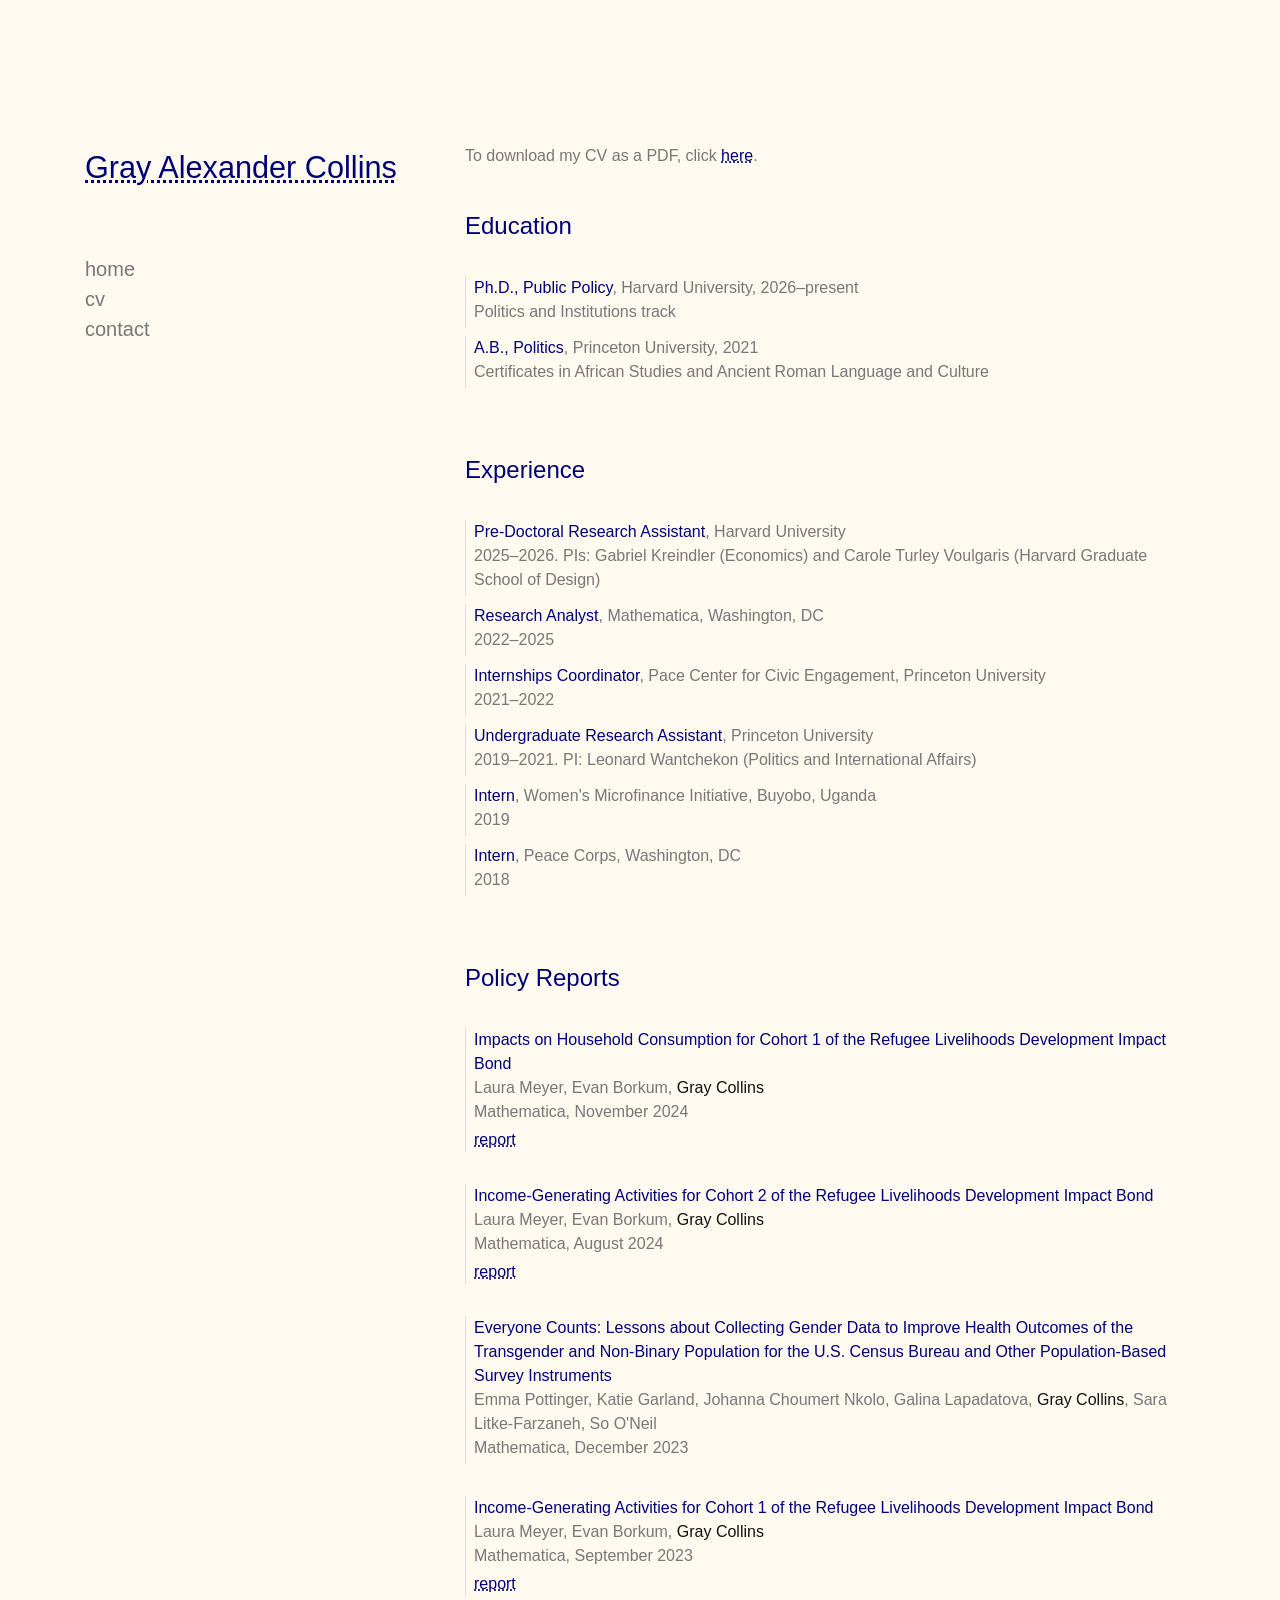
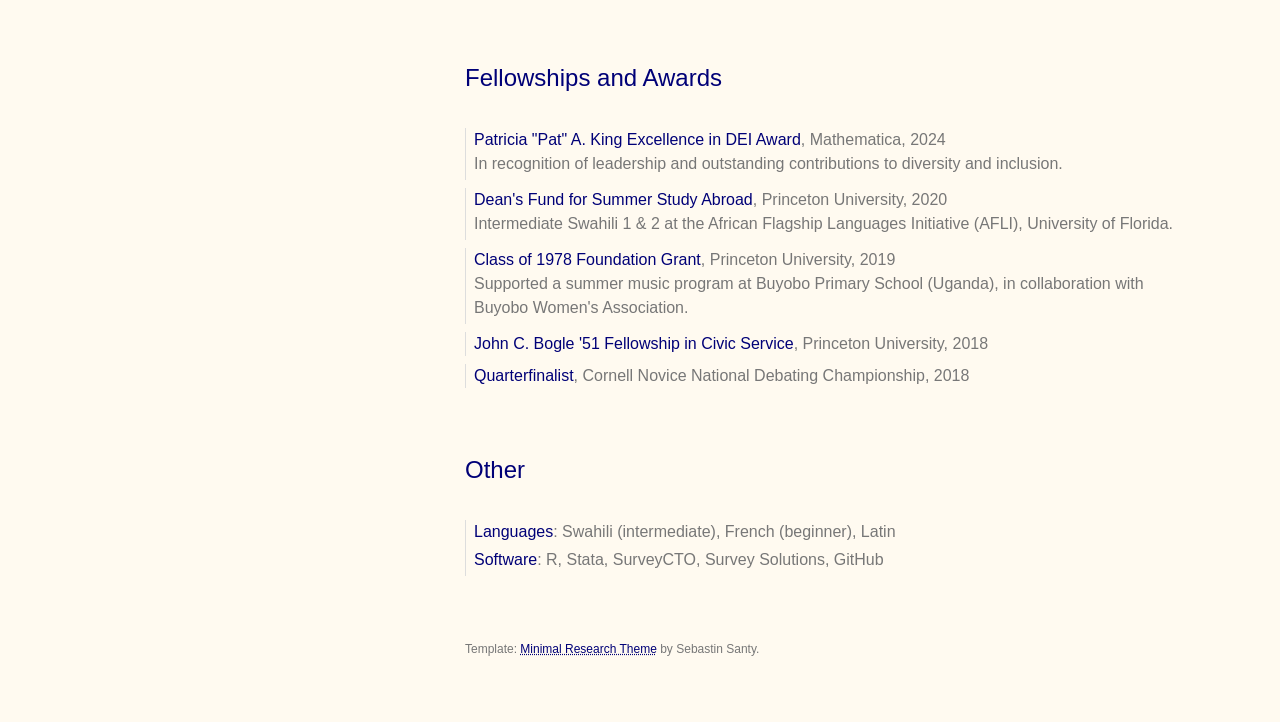
==== cv.html @ 6b9b23ae "init: personal site" ====
<!doctype html>
<html lang="en">
  <head>
    <meta charset="utf-8">
    <meta name="viewport" content="width=device-width, initial-scale=1, shrink-to-fit=no">
    <meta name="description" content="CV of Gray Alexander Collins, Ph.D. student in Public Policy, Harvard Kennedy School">
    <meta name="author" content="Gray Alexander Collins">
    <meta name="theme-color" content="#222222">

    <link rel="stylesheet" href="https://stackpath.bootstrapcdn.com/bootstrap/4.4.1/css/bootstrap.min.css" integrity="sha384-Vkoo8x4CGsO3+Hhxv8T/Q5PaXtkKtu6ug5TOeNV6gBiFeWPGFN9MuhOf23Q9Ifjh" crossorigin="anonymous">
    <link rel="stylesheet" href="assets/style-3.css">

    <title>CV | Gray Alexander Collins</title>
  </head>
  <body>
    <div class="container pt-5 allstuffp">
      <div class="row pt-5 allstuff">
        <div class="col-md-4 pt-5">
          <div class="fixed-posi">
            <p class="name"><a href="index.html" style="color: inherit; text-decoration: none;">Gray Alexander Collins</a></p>
            <div class="pt-5 menur"><a class="menulink" href="index.html">home</a></div>
            <div><a class="menulink" href="cv.html">cv</a></div>
            <div><a class="menulink" href="mailto:gray_collins@fas.harvard.edu">contact</a></div>
          </div>
        </div>

        <div class="col-md-8 pt-5 about">
          <p>To download my CV as a PDF, click <a href="assets/cv.pdf" target="_blank">here</a>.</p>

          <p class="header pt-4">Education</p>
          <div class="py-2">
            <p class="paper my-2 pl-2">
              <span class="papertitle">Ph.D., Public Policy</span>, Harvard University, 2026&ndash;present<br>
              <span class="conf">Politics and Institutions track</span>
            </p>
            <p class="paper my-2 pl-2">
              <span class="papertitle">A.B., Politics</span>, Princeton University, 2021<br>
              <span class="conf">Certificates in African Studies and Ancient Roman Language and Culture</span>
            </p>
          </div>

          <p class="header pt-5">Experience</p>
          <div class="py-2">
            <p class="paper my-2 pl-2">
              <span class="papertitle">Pre-Doctoral Research Assistant</span>, Harvard University<br>
              <span class="conf">2025&ndash;2026. PIs: Gabriel Kreindler (Economics) and Carole Turley Voulgaris (Harvard Graduate School of Design)</span>
            </p>
            <p class="paper my-2 pl-2">
              <span class="papertitle">Research Analyst</span>, Mathematica, Washington, DC<br>
              <span class="conf">2022&ndash;2025</span>
            </p>
            <p class="paper my-2 pl-2">
              <span class="papertitle">Internships Coordinator</span>, Pace Center for Civic Engagement, Princeton University<br>
              <span class="conf">2021&ndash;2022</span>
            </p>
            <p class="paper my-2 pl-2">
              <span class="papertitle">Undergraduate Research Assistant</span>, Princeton University<br>
              <span class="conf">2019&ndash;2021. PI: Leonard Wantchekon (Politics and International Affairs)</span>
            </p>
            <p class="paper my-2 pl-2">
              <span class="papertitle">Intern</span>, Women's Microfinance Initiative, Buyobo, Uganda<br>
              <span class="conf">2019</span>
            </p>
            <p class="paper my-2 pl-2">
              <span class="papertitle">Intern</span>, Peace Corps, Washington, DC<br>
              <span class="conf">2018</span>
            </p>
          </div>

          <p class="header pt-5">Policy Reports</p>
          <div class="py-2">
            <p class="paper my-2 pl-2">
              <span class="papertitle">Impacts on Household Consumption for Cohort 1 of the Refugee Livelihoods Development Impact Bond</span><br>
              Laura Meyer, Evan Borkum, <span class="thisauthor">Gray Collins</span><br>
              <span class="conf">Mathematica, November 2024</span><br>
              <a class="tag" href="https://www.mathematica.org/publications/impacts-on-household-consumption-for-cohort-1-of-the-refugee-livelihoods-development-impact-bond" target="_blank">report</a>
            </p>
          </div>
          <div class="py-2">
            <p class="paper my-2 pl-2">
              <span class="papertitle">Income-Generating Activities for Cohort 2 of the Refugee Livelihoods Development Impact Bond</span><br>
              Laura Meyer, Evan Borkum, <span class="thisauthor">Gray Collins</span><br>
              <span class="conf">Mathematica, August 2024</span><br>
              <a class="tag" href="https://www.mathematica.org/publications/income-generating-activities-for-cohort-2-of-the-refugee-livelihoods-development-impact-bond" target="_blank">report</a>
            </p>
          </div>
          <div class="py-2">
            <p class="paper my-2 pl-2">
              <span class="papertitle">Everyone Counts: Lessons about Collecting Gender Data to Improve Health Outcomes of the Transgender and Non-Binary Population for the U.S. Census Bureau and Other Population-Based Survey Instruments</span><br>
              Emma Pottinger, Katie Garland, Johanna Choumert Nkolo, Galina Lapadatova, <span class="thisauthor">Gray Collins</span>, Sara Litke-Farzaneh, So O'Neil<br>
              <span class="conf">Mathematica, December 2023</span>
            </p>
          </div>
          <div class="py-2">
            <p class="paper my-2 pl-2">
              <span class="papertitle">Income-Generating Activities for Cohort 1 of the Refugee Livelihoods Development Impact Bond</span><br>
              Laura Meyer, Evan Borkum, <span class="thisauthor">Gray Collins</span><br>
              <span class="conf">Mathematica, September 2023</span><br>
              <a class="tag" href="https://www.mathematica.org/publications/income-generating-activities-for-cohort-1-of-the-refugee-livelihoods-development-impact-bond" target="_blank">report</a>
            </p>
          </div>

          <p class="header pt-5">Fellowships and Awards</p>
          <div class="py-2">
            <p class="paper my-2 pl-2">
              <span class="papertitle">Patricia "Pat" A. King Excellence in DEI Award</span>, Mathematica, 2024<br>
              <span class="conf">In recognition of leadership and outstanding contributions to diversity and inclusion.</span>
            </p>
            <p class="paper my-2 pl-2">
              <span class="papertitle">Dean's Fund for Summer Study Abroad</span>, Princeton University, 2020<br>
              <span class="conf">Intermediate Swahili 1 &amp; 2 at the African Flagship Languages Initiative (AFLI), University of Florida.</span>
            </p>
            <p class="paper my-2 pl-2">
              <span class="papertitle">Class of 1978 Foundation Grant</span>, Princeton University, 2019<br>
              <span class="conf">Supported a summer music program at Buyobo Primary School (Uganda), in collaboration with Buyobo Women's Association.</span>
            </p>
            <p class="paper my-2 pl-2">
              <span class="papertitle">John C. Bogle '51 Fellowship in Civic Service</span>, Princeton University, 2018
            </p>
            <p class="paper my-2 pl-2">
              <span class="papertitle">Quarterfinalist</span>, Cornell Novice National Debating Championship, 2018
            </p>
          </div>

          <p class="header pt-5">Other</p>
          <div class="py-2">
            <p class="paper my-2 pl-2">
              <span class="conf"><span class="papertitle">Languages</span>: Swahili (intermediate), French (beginner), Latin</span><br>
              <span class="conf"><span class="papertitle">Software</span>: R, Stata, SurveyCTO, Survey Solutions, GitHub</span>
            </p>
          </div>

          <p class="pt-5 pb-5" style="font-size: 9pt;">
            Template: <a href="https://github.com/SebastinSanty/minimal-research-theme">Minimal Research Theme</a> by Sebastin Santy.
          </p>
        </div>
      </div>
    </div>

    <script src="https://code.jquery.com/jquery-3.4.1.slim.min.js" integrity="sha384-J6qa4849blE2+poT4WnyKhv5vZF5SrPo0iEjwBvKU7imGFAV0wwj1yYfoRSJoZ+n" crossorigin="anonymous"></script>
    <script src="https://cdn.jsdelivr.net/npm/popper.js@1.16.0/dist/umd/popper.min.js" integrity="sha384-Q6E9RHvbIyZFJoft+2mJbHaEWldlvI9IOYy5n3zV9zzTtmI3UksdQRVvoxMfooAo" crossorigin="anonymous"></script>
    <script src="https://stackpath.bootstrapcdn.com/bootstrap/4.4.1/js/bootstrap.min.js" integrity="sha384-wfSDF2E50Y2D1uUdj0O3uMBJnjuUD4Ih7YwaYd1iqfktj0Uod8GCExl3Og8ifwB6" crossorigin="anonymous"></script>
    <script src="assets/style-3.js"></script>
  </body>
</html>
---- assets/style-3.css ----
/* Based on Minimal Research Theme by Sebastin Santy
   https://github.com/SebastinSanty/minimal-research-theme */

.instilogo {
    height: 50px;
    filter: grayscale(20%);
}

a:hover {
    text-decoration: none;
    transition-duration: 0.3s;
    transition-timing-function: linear;
}

.noter {
    font-size: 9pt;
}

.tagsep {
    padding: 4px;
}

.tag {
    padding-right: 2px;
}

.confshort {
    font-weight: 300;
}

.conf {
    display: inline-block;
    padding-bottom: 4px;
}

.paper {
    border-left: 1px solid #ddd;
}

.menulink:hover {
    color: #111;
}

.profilepic {
    width: 150px;
    border-radius: 40%;
    filter: grayscale(30%);
}

@media (min-width: 768px) {
    .fixed-posi {
        position: fixed;
    }
}

@media only screen and (max-width: 900px) {
    .allstuff {
        padding-top: 0px !important;
    }

    .allstuffp {
        padding-top: 0px !important;
    }

    .profilepic {
        width: 90px;
        border-radius: 40%;
        padding-top: 0px !important;
        padding-bottom: 0px !important;
        filter: grayscale(30%);
    }

    .menur {
        padding-top: 18px !important;
    }
}
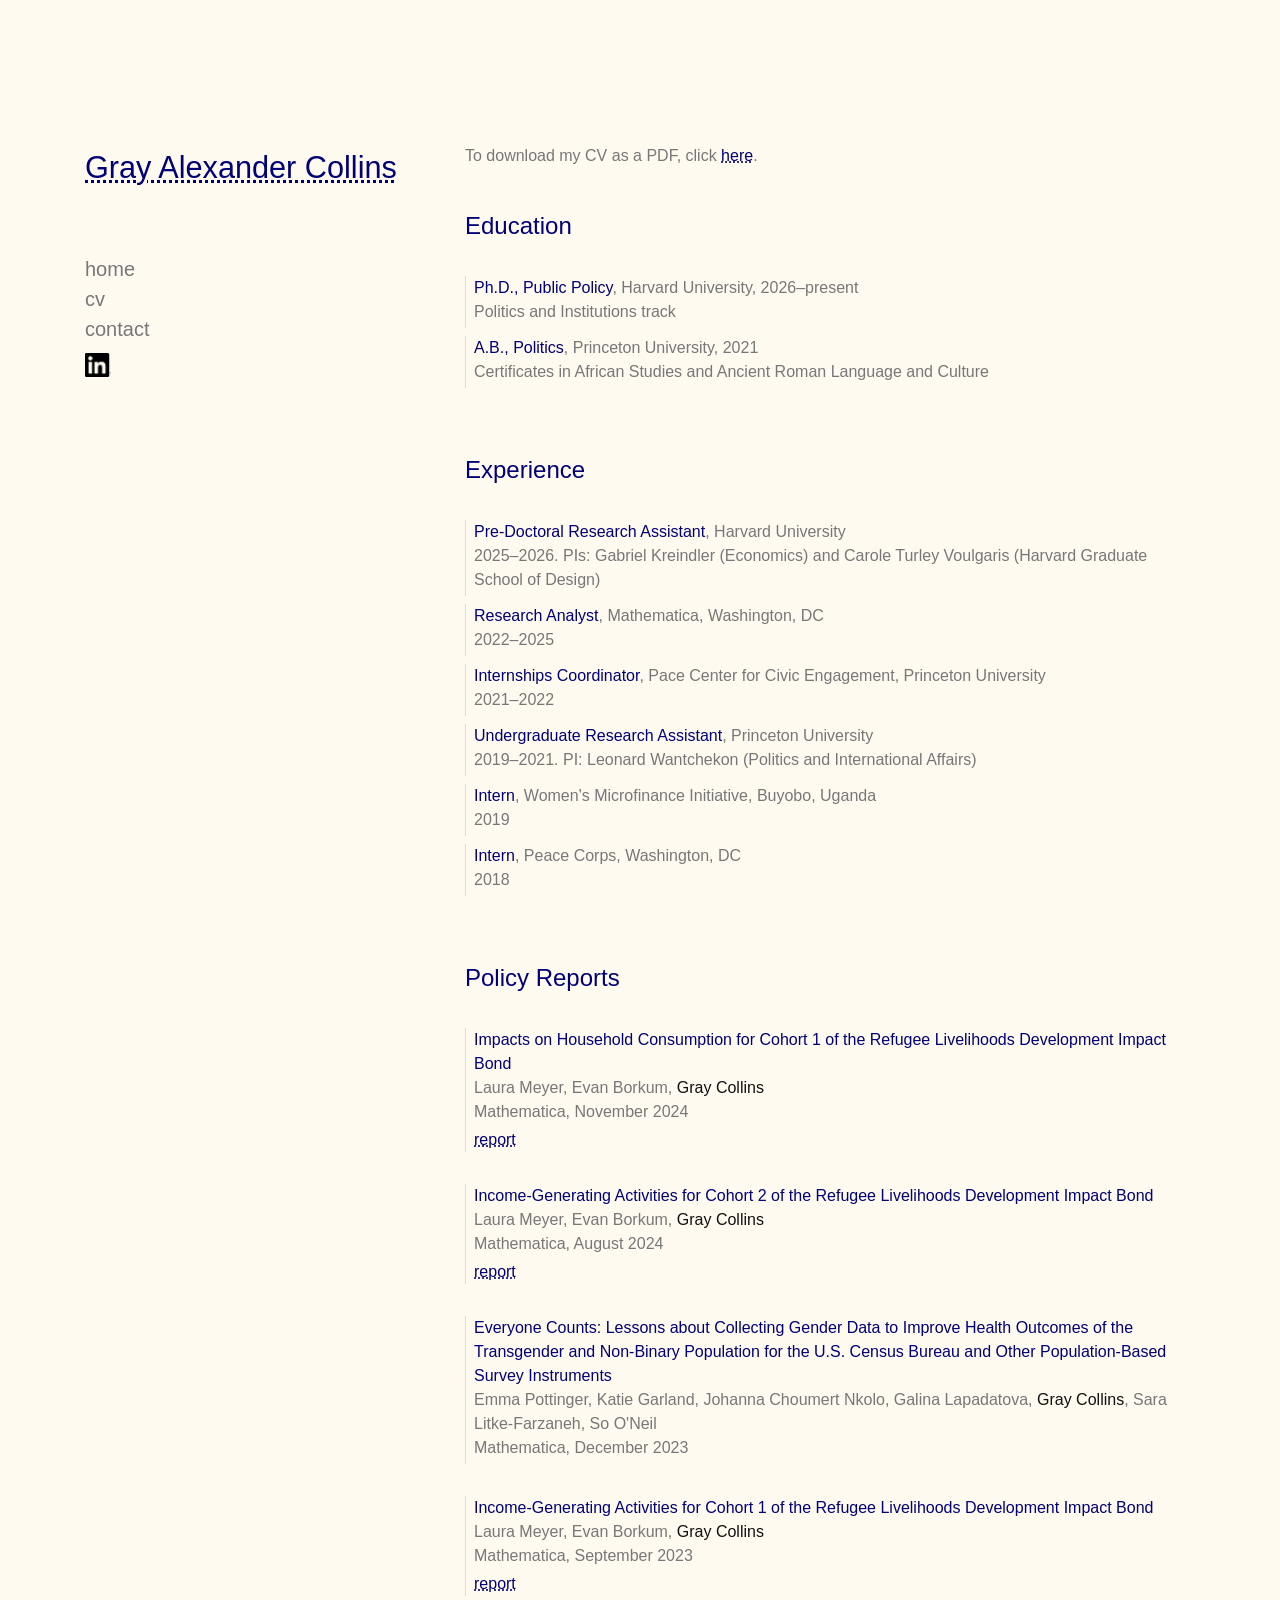
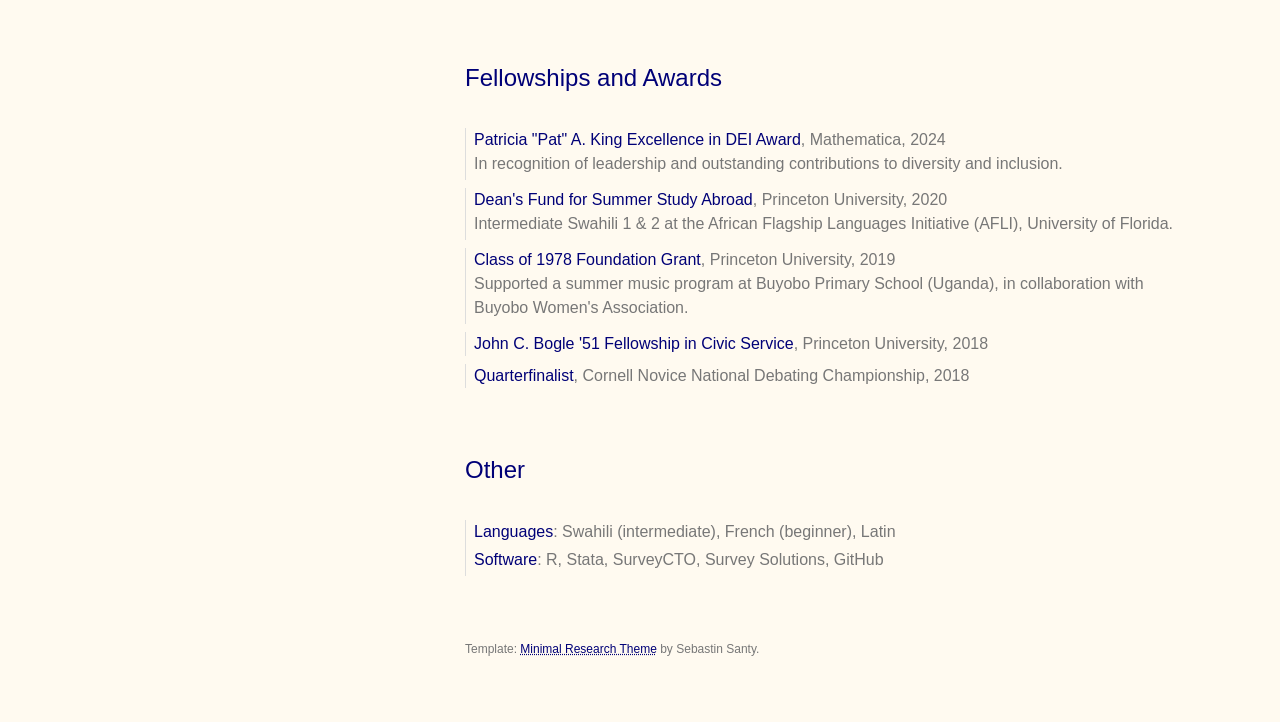
==== commit 79b79839: "update site" ====
--- a/cv.html
+++ b/cv.html
@@ -21,6 +21,11 @@
             <div class="pt-5 menur"><a class="menulink" href="index.html">home</a></div>
             <div><a class="menulink" href="cv.html">cv</a></div>
             <div><a class="menulink" href="mailto:gray_collins@fas.harvard.edu">contact</a></div>
+            <div class="pt-2">
+              <a href="https://www.linkedin.com/in/gcollins99/" target="_blank" rel="noopener">
+                <img src="images/LinkedIn.png" alt="LinkedIn" height="24" style="height:24px;width:auto;">
+              </a>
+            </div>
           </div>
         </div>
 
